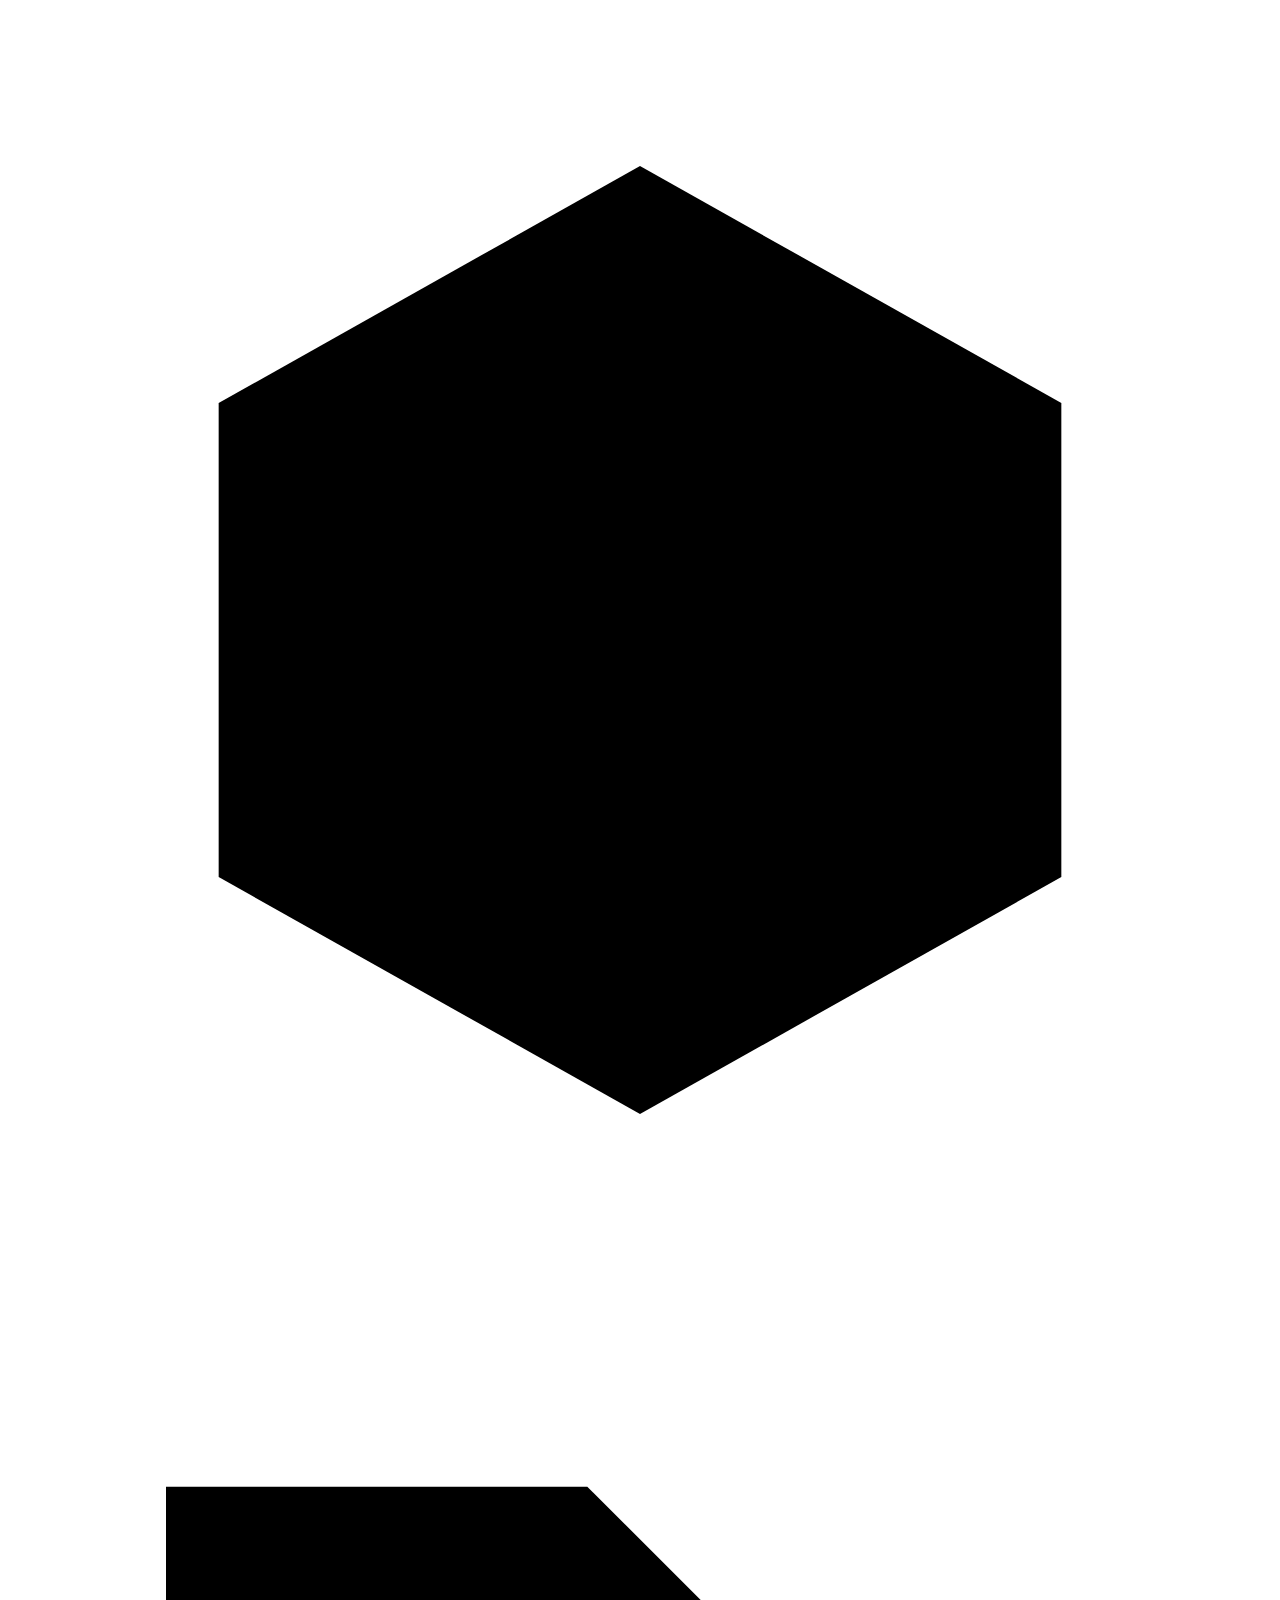
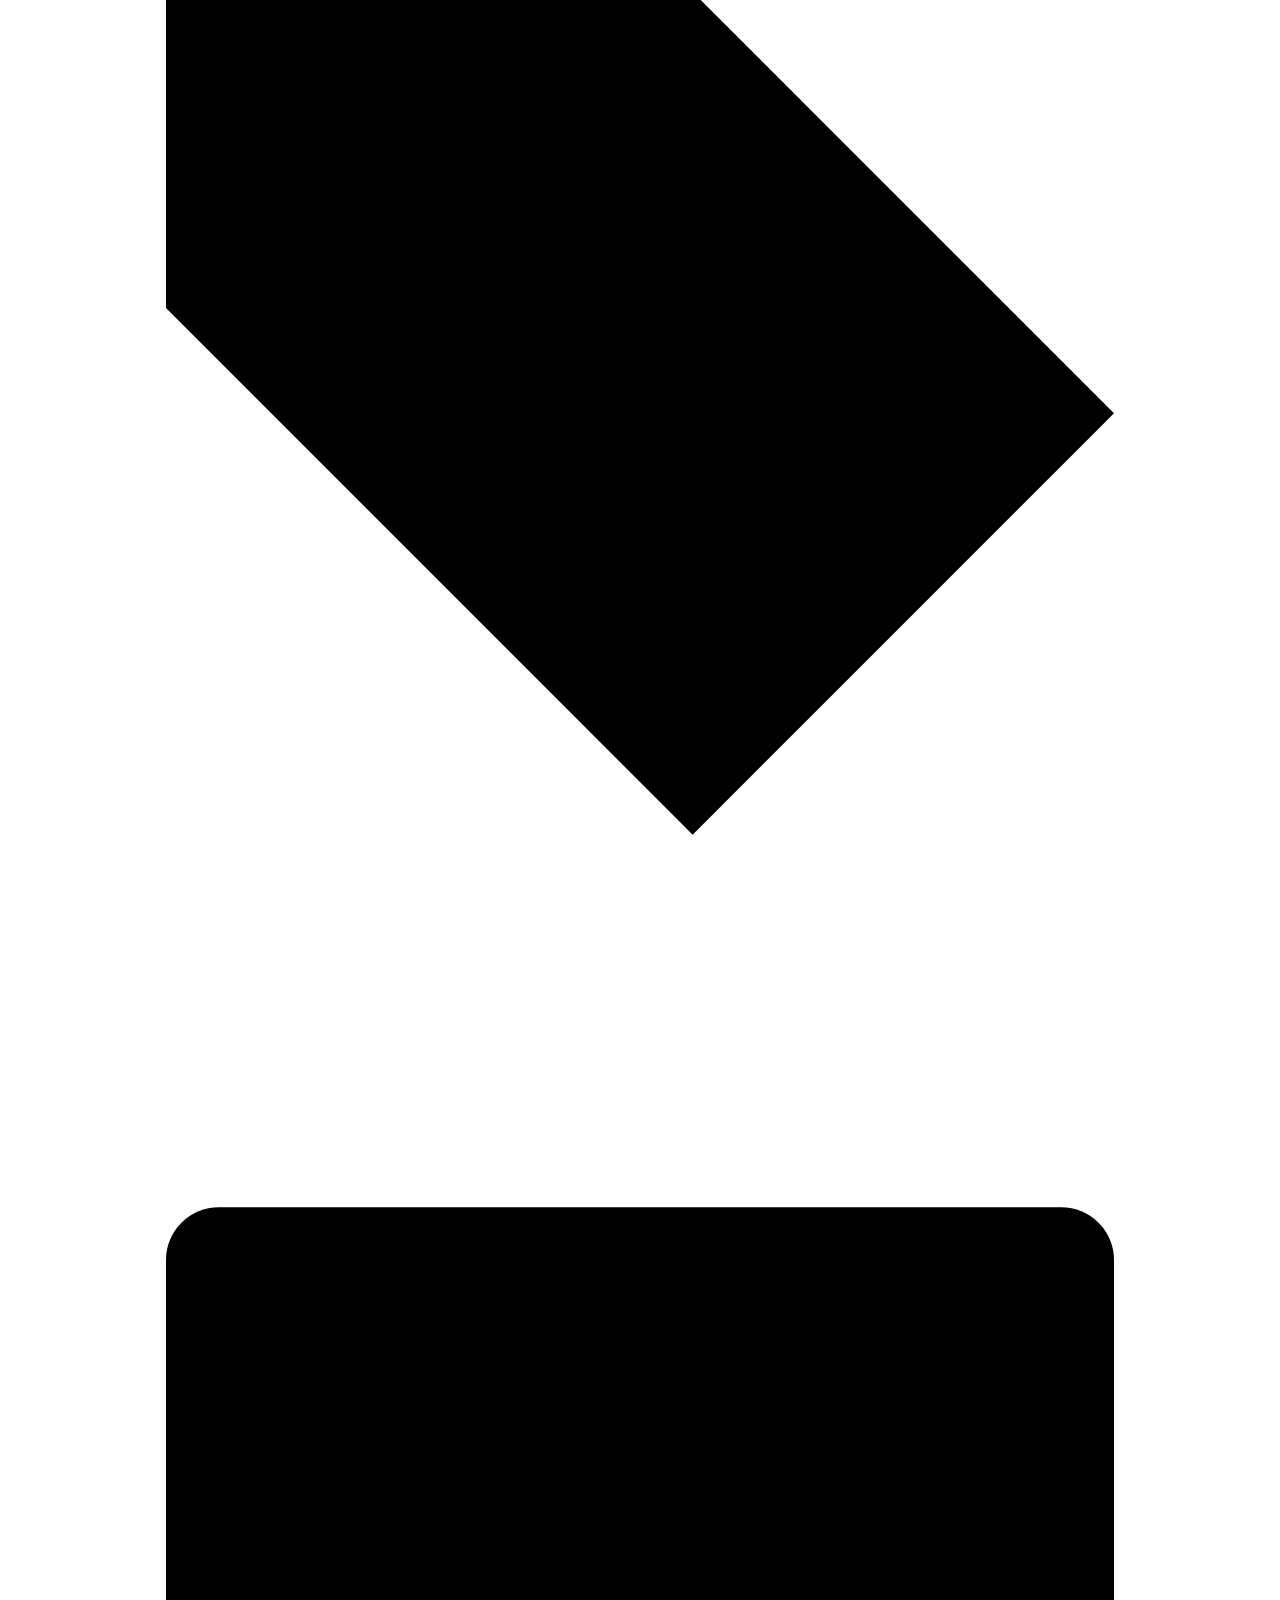
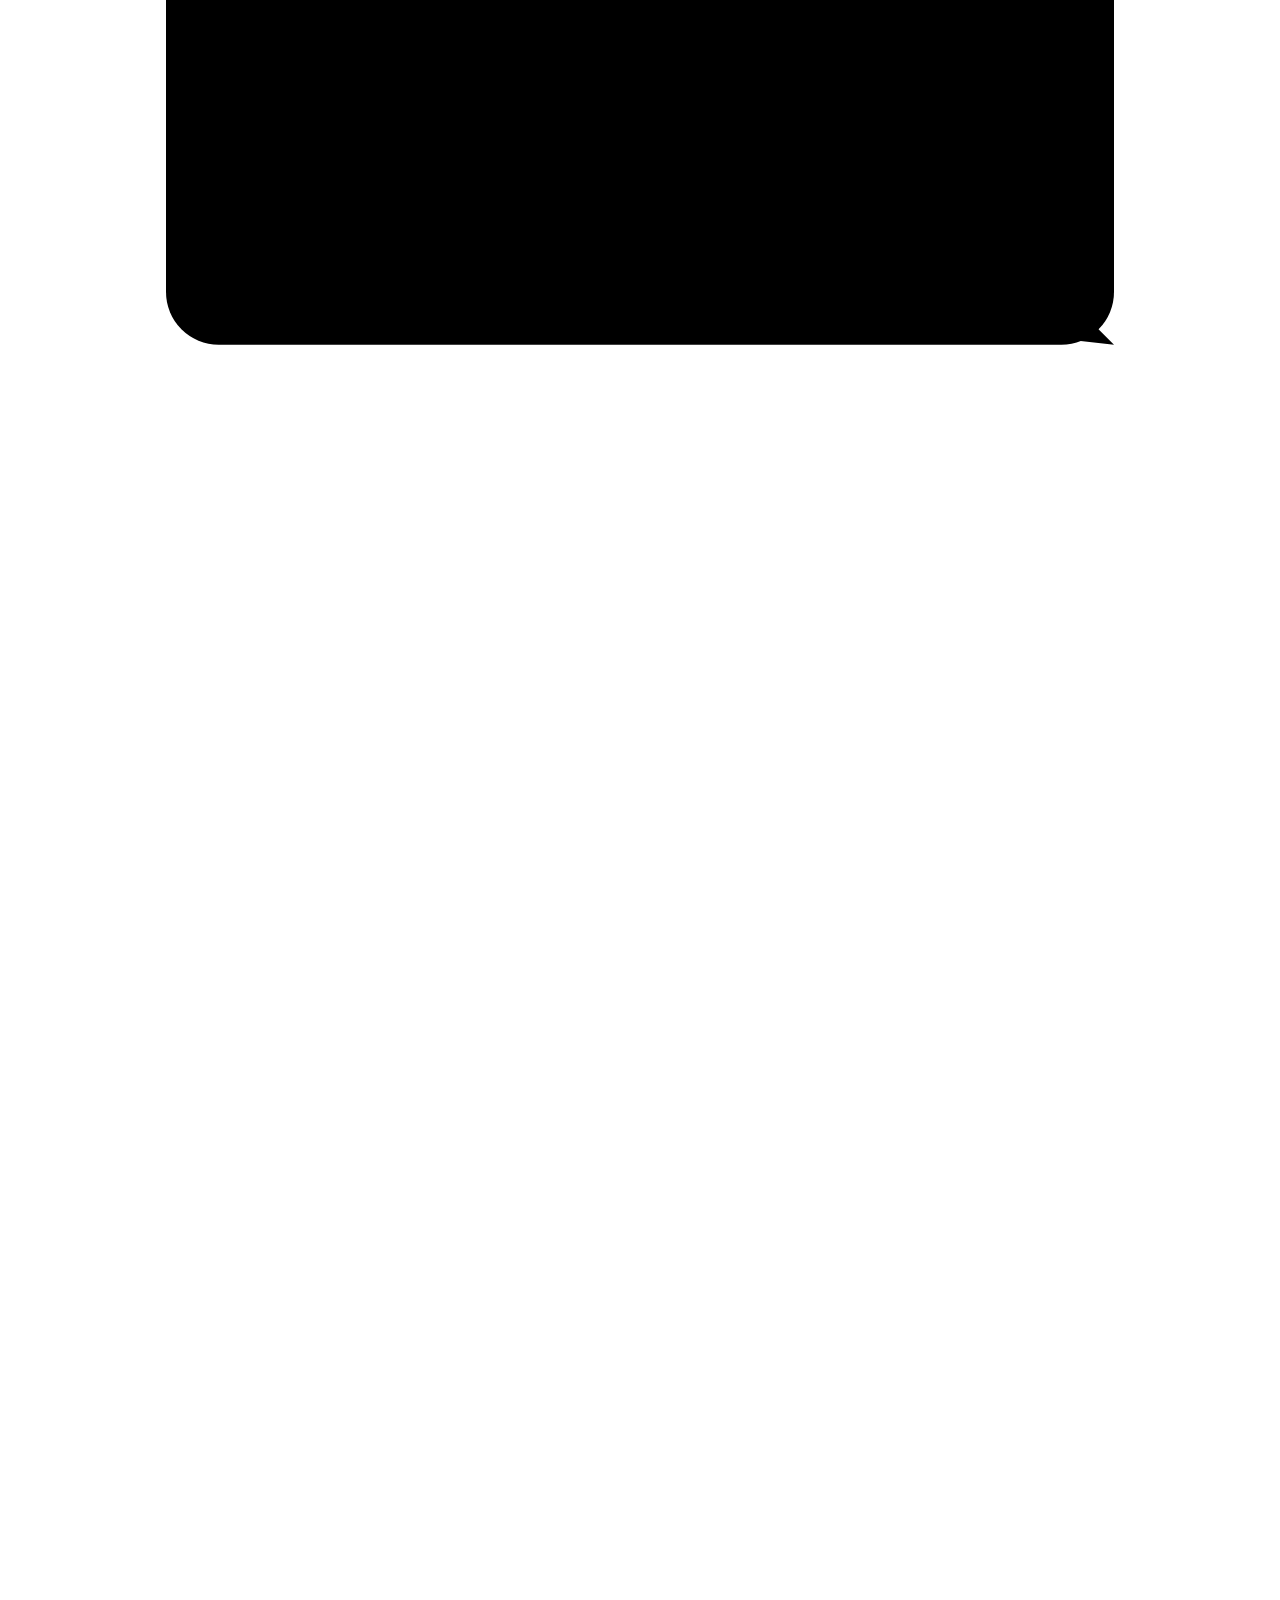
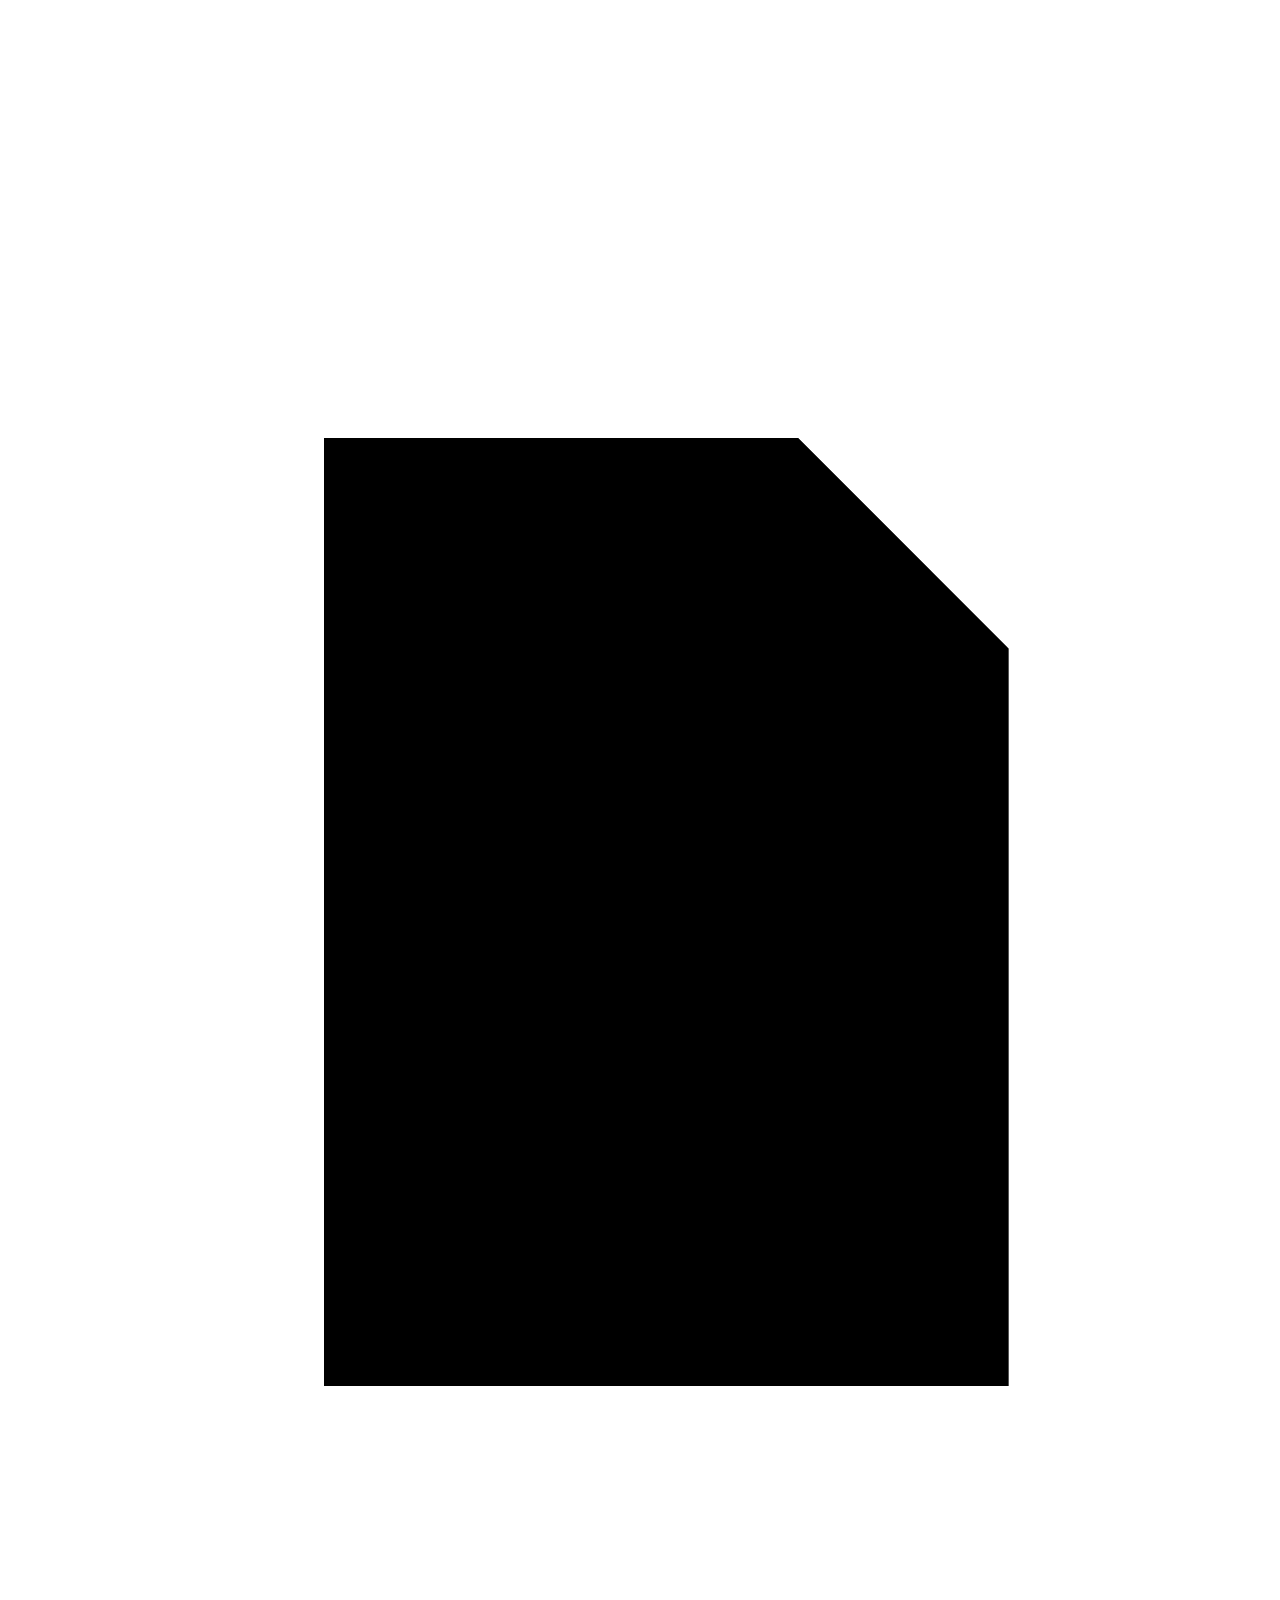
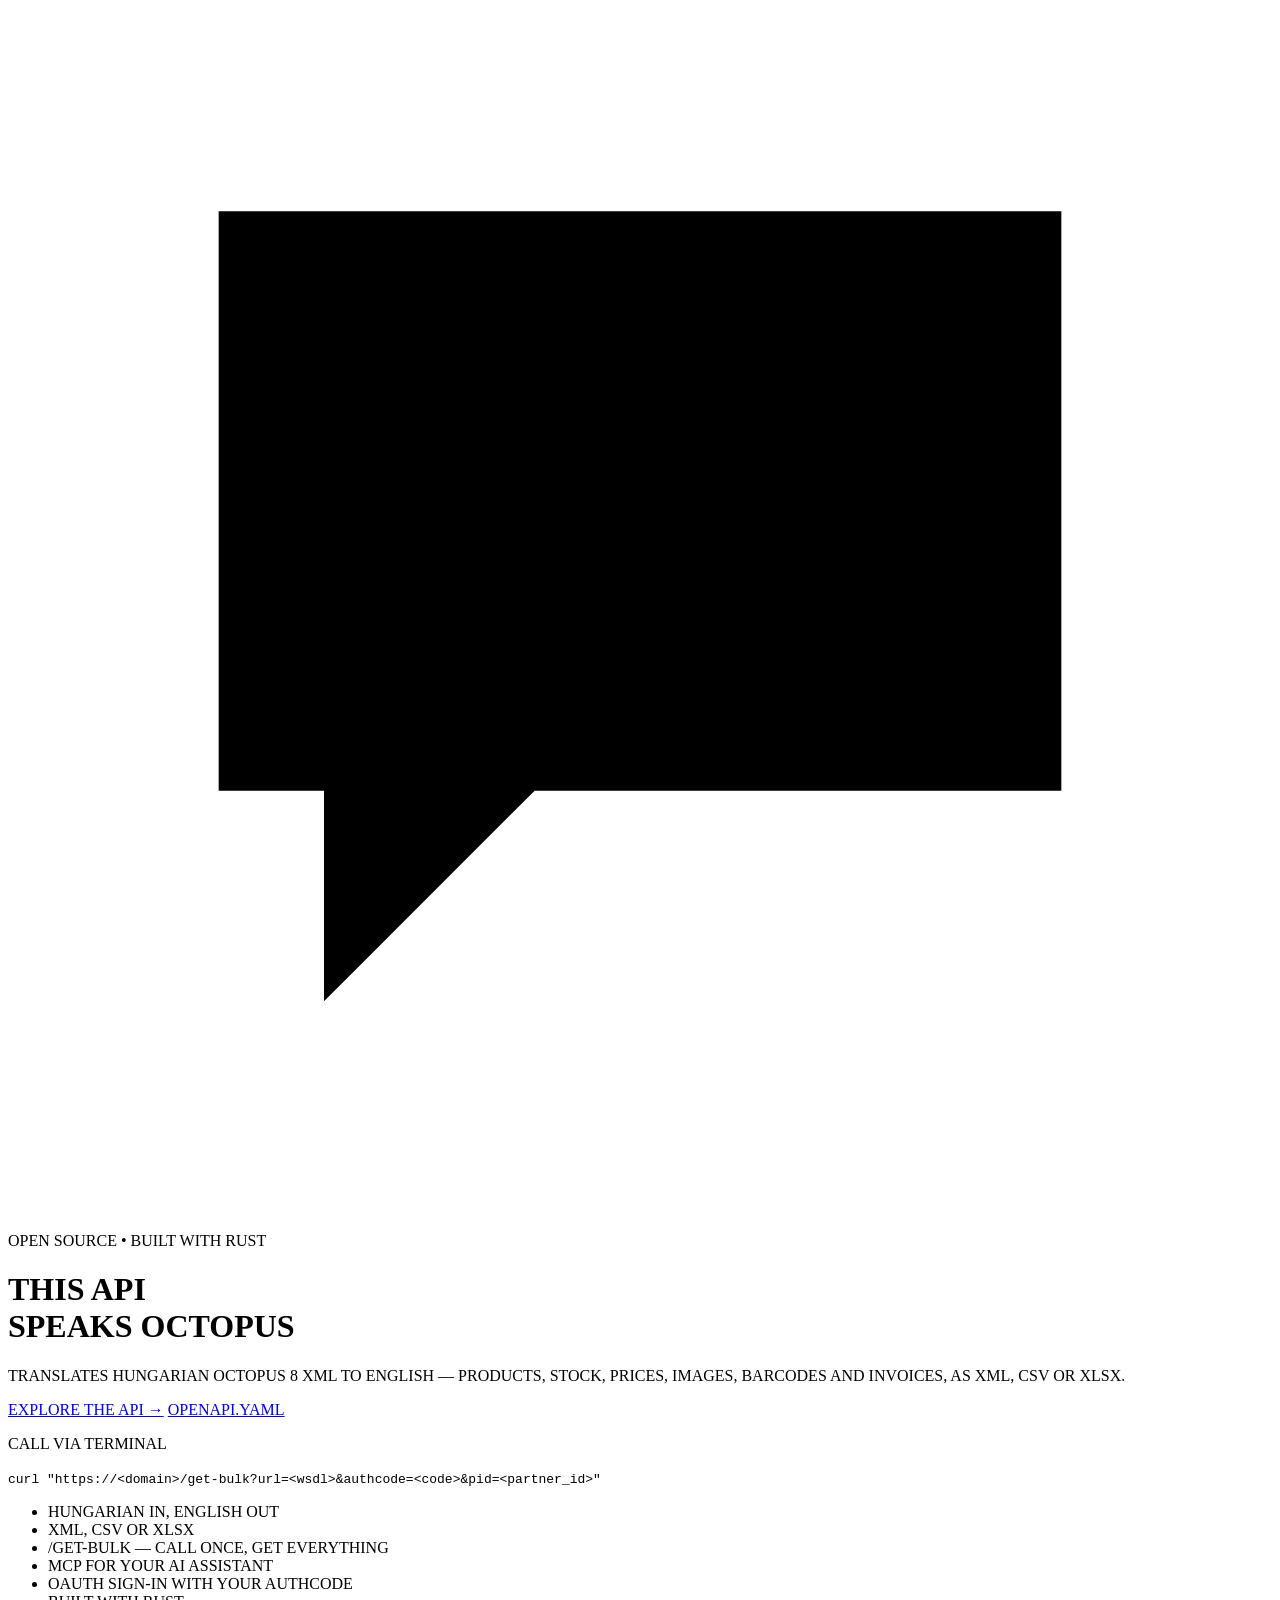
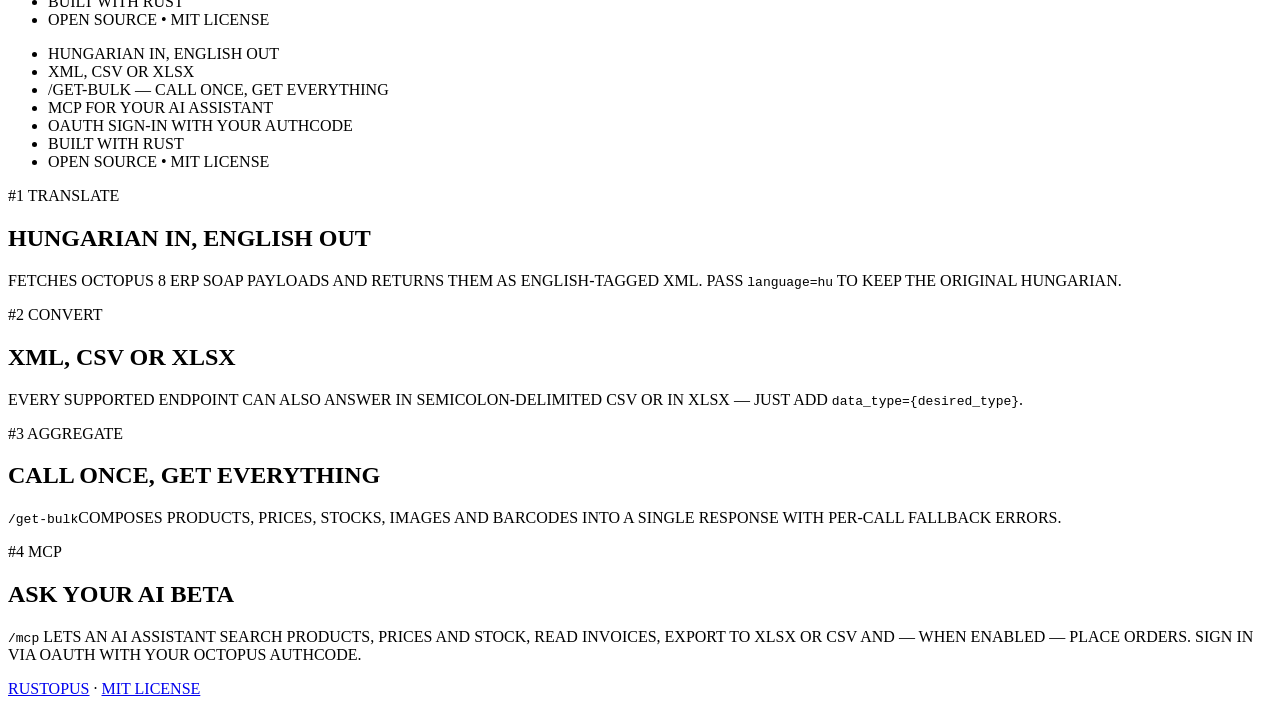
==== src/static/docs/index.html @ 02ba383a "Replace the landing hero with a floating-tile band The landing page's hero is now a rounded, lighter" ====
<!--
  RustOpus docs landing page — static, no Swagger here.
  Served at "/" (src/routes/index.rs) and at "/docs/", hence the absolute
  /docs/... asset paths. The interactive API reference lives at
  /docs/swagger.html and renders /docs/openapi.yaml; to add or change an
  endpoint, edit openapi.yaml only.
-->
<!DOCTYPE html>
<html lang="en">
  <head>
    <meta charset="UTF-8">
    <meta name="viewport" content="width=device-width, initial-scale=1">
    <title>RustOpus</title>
    <link rel="stylesheet" type="text/css" href="/docs/landing.css?v=6" />
    <link rel="icon" type="image/png" href="/docs/assets/octo.ico"/>
  </head>

  <body class="landing">
    <!-- hero band: floating endpoint tiles, the octopus rising out of a glow
         at the bottom, and a scrolling feature ticker. Pure CSS; the motion
         stops under prefers-reduced-motion. -->
    <header class="dive">
      <div class="dive-panel">
        <div class="dive-tiles" aria-hidden="true">
          <!-- product: a box -->
          <span class="dive-tile dive-tile--1">
            <svg viewBox="0 0 24 24"><path d="M12 3 20 7.5v9L12 21l-8-4.5v-9z"/><path d="M4 7.5 12 12l8-4.5M12 12v9"/></svg>
          </span>
          <!-- price: a tag -->
          <span class="dive-tile dive-tile--2">
            <svg viewBox="0 0 24 24"><path d="M3 12V4h8l10 10-8 8z"/><circle cx="7.5" cy="8.5" r="1.5"/></svg>
          </span>
          <!-- image: a picture frame -->
          <span class="dive-tile dive-tile--3">
            <svg viewBox="0 0 24 24"><rect x="3" y="5" width="18" height="14" rx="1"/><circle cx="9" cy="10" r="1.6"/><path d="m3 17 5-5 4 4 3-3 6 6"/></svg>
          </span>
          <!-- barcode -->
          <span class="dive-tile dive-tile--4">
            <svg viewBox="0 0 24 24"><path d="M4 5v14M7 5v14M10 5v14M14 5v14M16 5v14M20 5v14"/></svg>
          </span>
          <!-- invoice: a document -->
          <span class="dive-tile dive-tile--5">
            <svg viewBox="0 0 24 24"><path d="M6 3h9l4 4v14H6z"/><path d="M15 3v4h4M9 11h7M9 14h7M9 17h4"/></svg>
          </span>
          <!-- mcp: a speech bubble with a spark -->
          <span class="dive-tile dive-tile--6">
            <svg viewBox="0 0 24 24"><path d="M4 5h16v11H10l-4 4v-4H4z"/><path d="M12 7.5v6M9 10.5h6"/></svg>
          </span>
        </div>

        <div class="dive-copy">
          <p class="hero-kicker">OPEN SOURCE &bull; BUILT WITH RUST</p>
          <h1 class="dive-title">THIS API<br>SPEAKS OCTOPUS</h1>
          <p class="dive-sub">TRANSLATES HUNGARIAN OCTOPUS 8 XML TO ENGLISH &mdash; PRODUCTS, STOCK, PRICES, IMAGES, BARCODES AND INVOICES, AS XML, CSV OR XLSX.</p>
          <div class="cta-row dive-ctas">
            <a class="cta" href="/docs/swagger.html">EXPLORE THE API &rarr;</a>
            <a class="cta cta--ghost" href="/docs/openapi.yaml">OPENAPI.YAML</a>
          </div>
          <p class="terminal-label">CALL VIA TERMINAL</p>
          <div class="terminal">
            <!-- domain is filled in by landing.js from landing-config.js -->
            <code id="terminal-cmd">curl "https://&lt;domain&gt;/get-bulk?url=&lt;wsdl&gt;&amp;authcode=&lt;code&gt;&amp;pid=&lt;partner_id&gt;"</code>
          </div>
        </div>

        <div class="dive-glow" aria-hidden="true"></div>

        <!-- the list is written twice so the loop is seamless; the copy is hidden from screen readers -->
        <div class="dive-ticker">
          <div class="dive-ticker-track">
            <ul class="dive-ticker-list">
              <li>HUNGARIAN IN, ENGLISH OUT</li>
              <li>XML, CSV OR XLSX</li>
              <li>/GET-BULK &mdash; CALL ONCE, GET EVERYTHING</li>
              <li>MCP FOR YOUR AI ASSISTANT</li>
              <li>OAUTH SIGN-IN WITH YOUR AUTHCODE</li>
              <li>BUILT WITH RUST</li>
              <li>OPEN SOURCE &bull; MIT LICENSE</li>
            </ul>
            <ul class="dive-ticker-list" aria-hidden="true">
              <li>HUNGARIAN IN, ENGLISH OUT</li>
              <li>XML, CSV OR XLSX</li>
              <li>/GET-BULK &mdash; CALL ONCE, GET EVERYTHING</li>
              <li>MCP FOR YOUR AI ASSISTANT</li>
              <li>OAUTH SIGN-IN WITH YOUR AUTHCODE</li>
              <li>BUILT WITH RUST</li>
              <li>OPEN SOURCE &bull; MIT LICENSE</li>
            </ul>
          </div>
        </div>
      </div>
    </header>

    <main class="features">
      <section class="feature feature--tentacles">
        <p class="feature-no">#1 TRANSLATE</p>
        <h2>HUNGARIAN IN, ENGLISH OUT</h2>
        <p>FETCHES OCTOPUS 8 ERP SOAP PAYLOADS AND RETURNS THEM AS ENGLISH-TAGGED XML. PASS <code>language=hu</code> TO KEEP THE ORIGINAL HUNGARIAN.</p>
      </section>

      <section class="feature feature--octopus">
        <p class="feature-no">#2 CONVERT</p>
        <h2>XML, CSV OR XLSX</h2>
        <p>EVERY SUPPORTED ENDPOINT CAN ALSO ANSWER IN SEMICOLON-DELIMITED CSV OR IN XLSX &mdash; JUST ADD <code>data_type={desired_type}</code>.</p>
      </section>

      <section class="feature feature--sea">
        <p class="feature-no">#3 AGGREGATE</p>
        <h2>CALL ONCE, GET EVERYTHING</h2>
        <p><code>/get-bulk</code>COMPOSES PRODUCTS, PRICES, STOCKS, IMAGES AND BARCODES INTO A SINGLE RESPONSE WITH PER-CALL FALLBACK ERRORS.</p>
      </section>

      <section class="feature feature--mcp">
        <p class="feature-no">#4 MCP</p>
        <h2>ASK YOUR AI <span class="beta-tag">BETA</span></h2>
        <p><code>/mcp</code> LETS AN AI ASSISTANT SEARCH PRODUCTS, PRICES AND STOCK, READ INVOICES, EXPORT TO XLSX OR CSV AND &mdash; WHEN ENABLED &mdash; PLACE ORDERS. SIGN IN VIA OAUTH WITH YOUR OCTOPUS AUTHCODE.</p>
      </section>
    </main>
<!--
    <section class="endpoints">
      <p class="terminal-label">ENDPOINTS</p>
      <p class="endpoint-strip">
        <a href="/docs/swagger.html#/Bulk/get_get_bulk">/get-bulk</a> &middot;
        <a href="/docs/swagger.html#/Products/get_get_product">/get-product</a> &middot;
        <a href="/docs/swagger.html#/Stocks/get_get_stock">/get-stock</a> &middot;
        <a href="/docs/swagger.html#/Prices/get_get_price">/get-price</a> &middot;
        <a href="/docs/swagger.html#/Images/get_get_image">/get-image</a> &middot;
        <a href="/docs/swagger.html#/Barcodes/get_get_barcode">/get-barcode</a> &middot;
        <a href="/docs/swagger.html#/Invoices/get_get_invoice">/get-invoice</a> &middot;
        <a href="/docs/swagger.html#/Mat/get_get_mat">/get-mat</a> &middot;
        <a href="/docs/swagger.html#/Orders/post_post_order">/post-order</a>
      </p>
    </section>
-->
    <footer class="colophon">
      <a href="https://github.com/notvillers/rustopus" target="_blank">RUSTOPUS</a> &middot; <a href="/LICENSE" target="_blank">MIT LICENSE</a>
    </footer>

    <script src="/docs/landing-config.js" charset="UTF-8"> </script>
    <script src="/docs/landing.js" charset="UTF-8"> </script>
  </body>
</html>
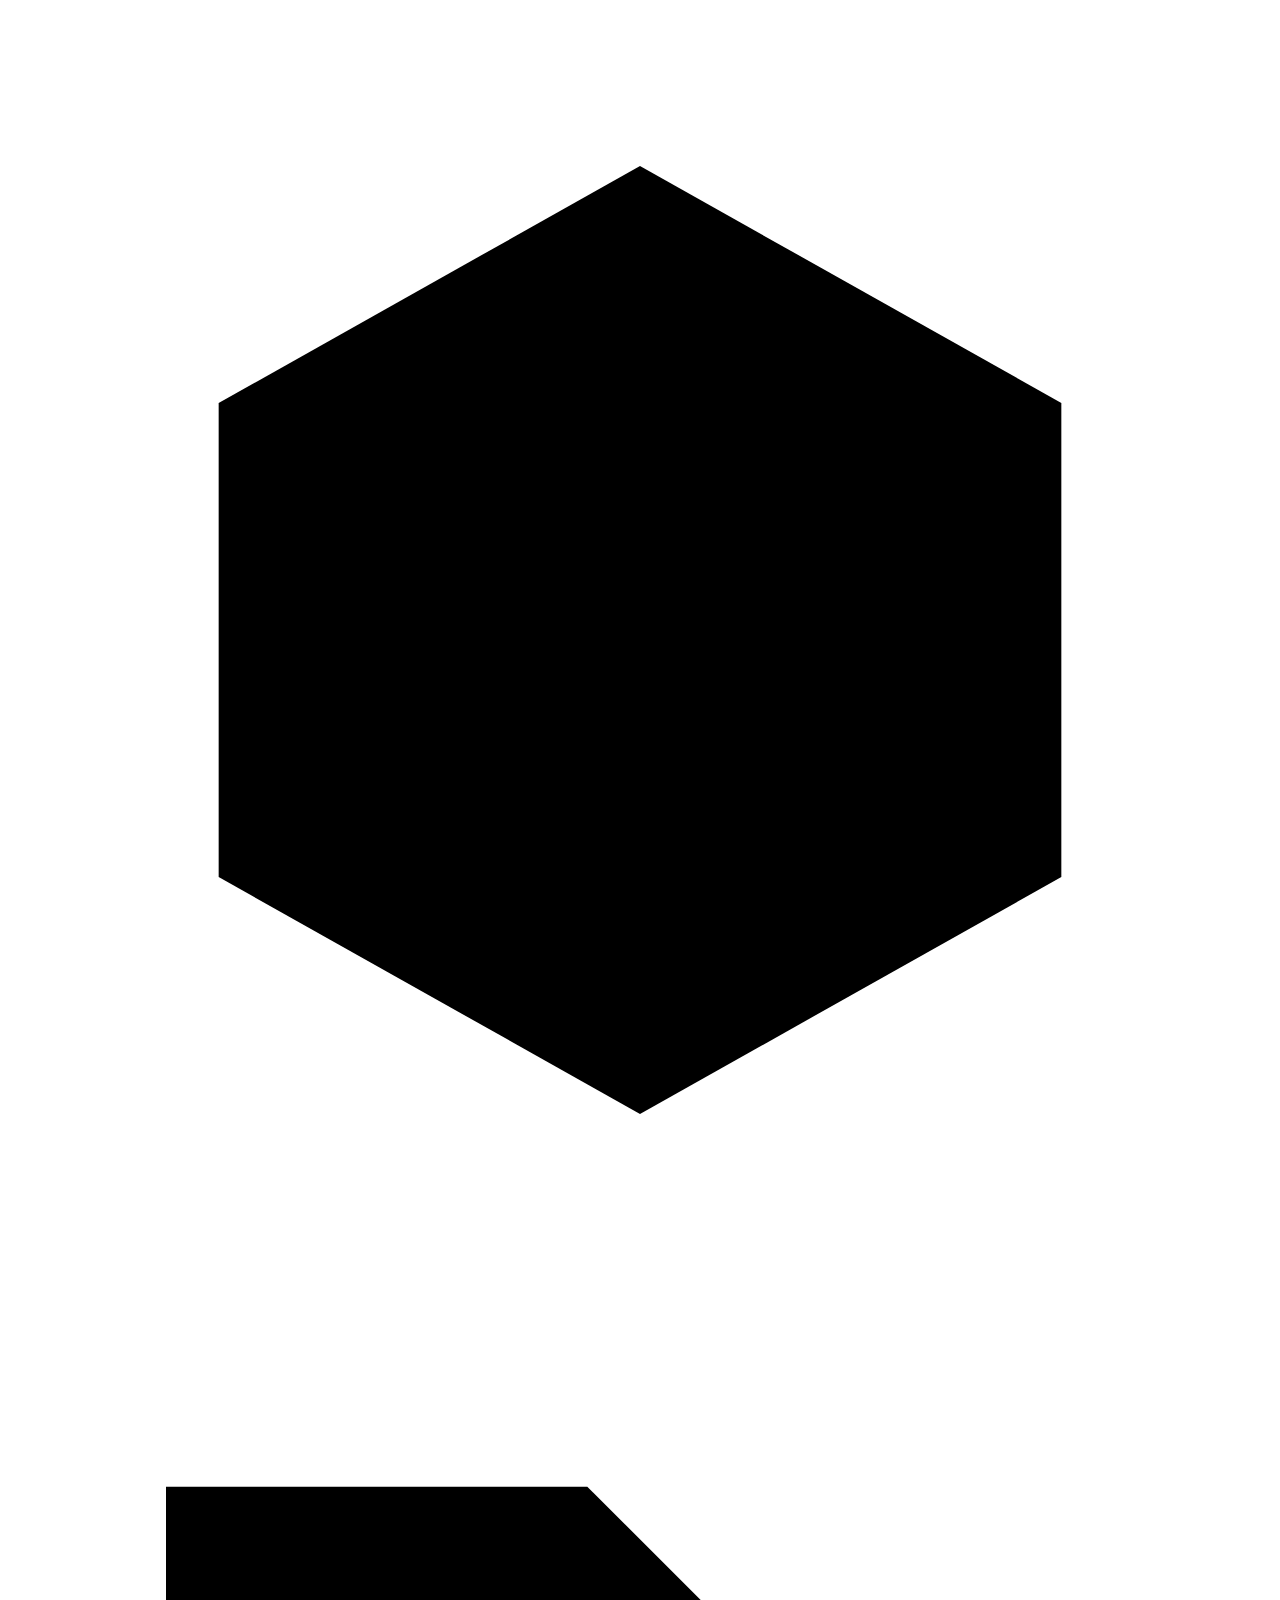
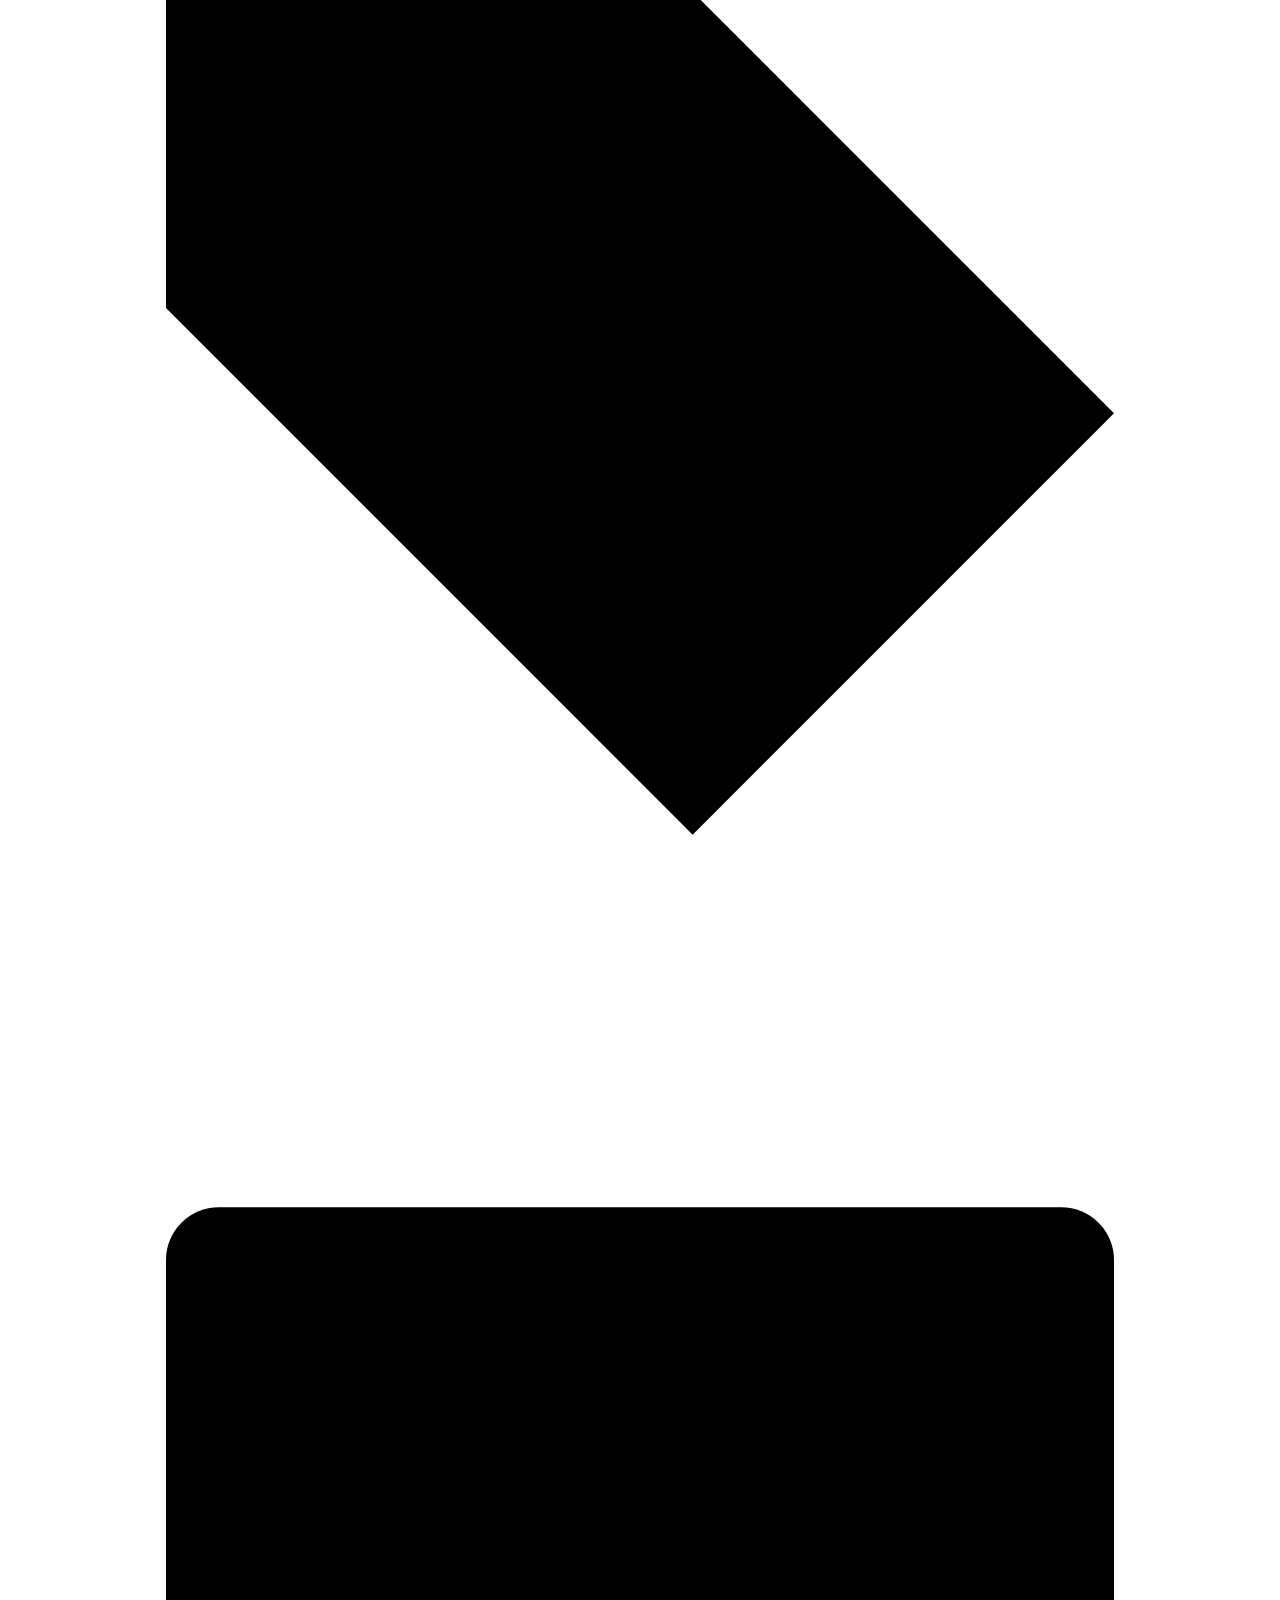
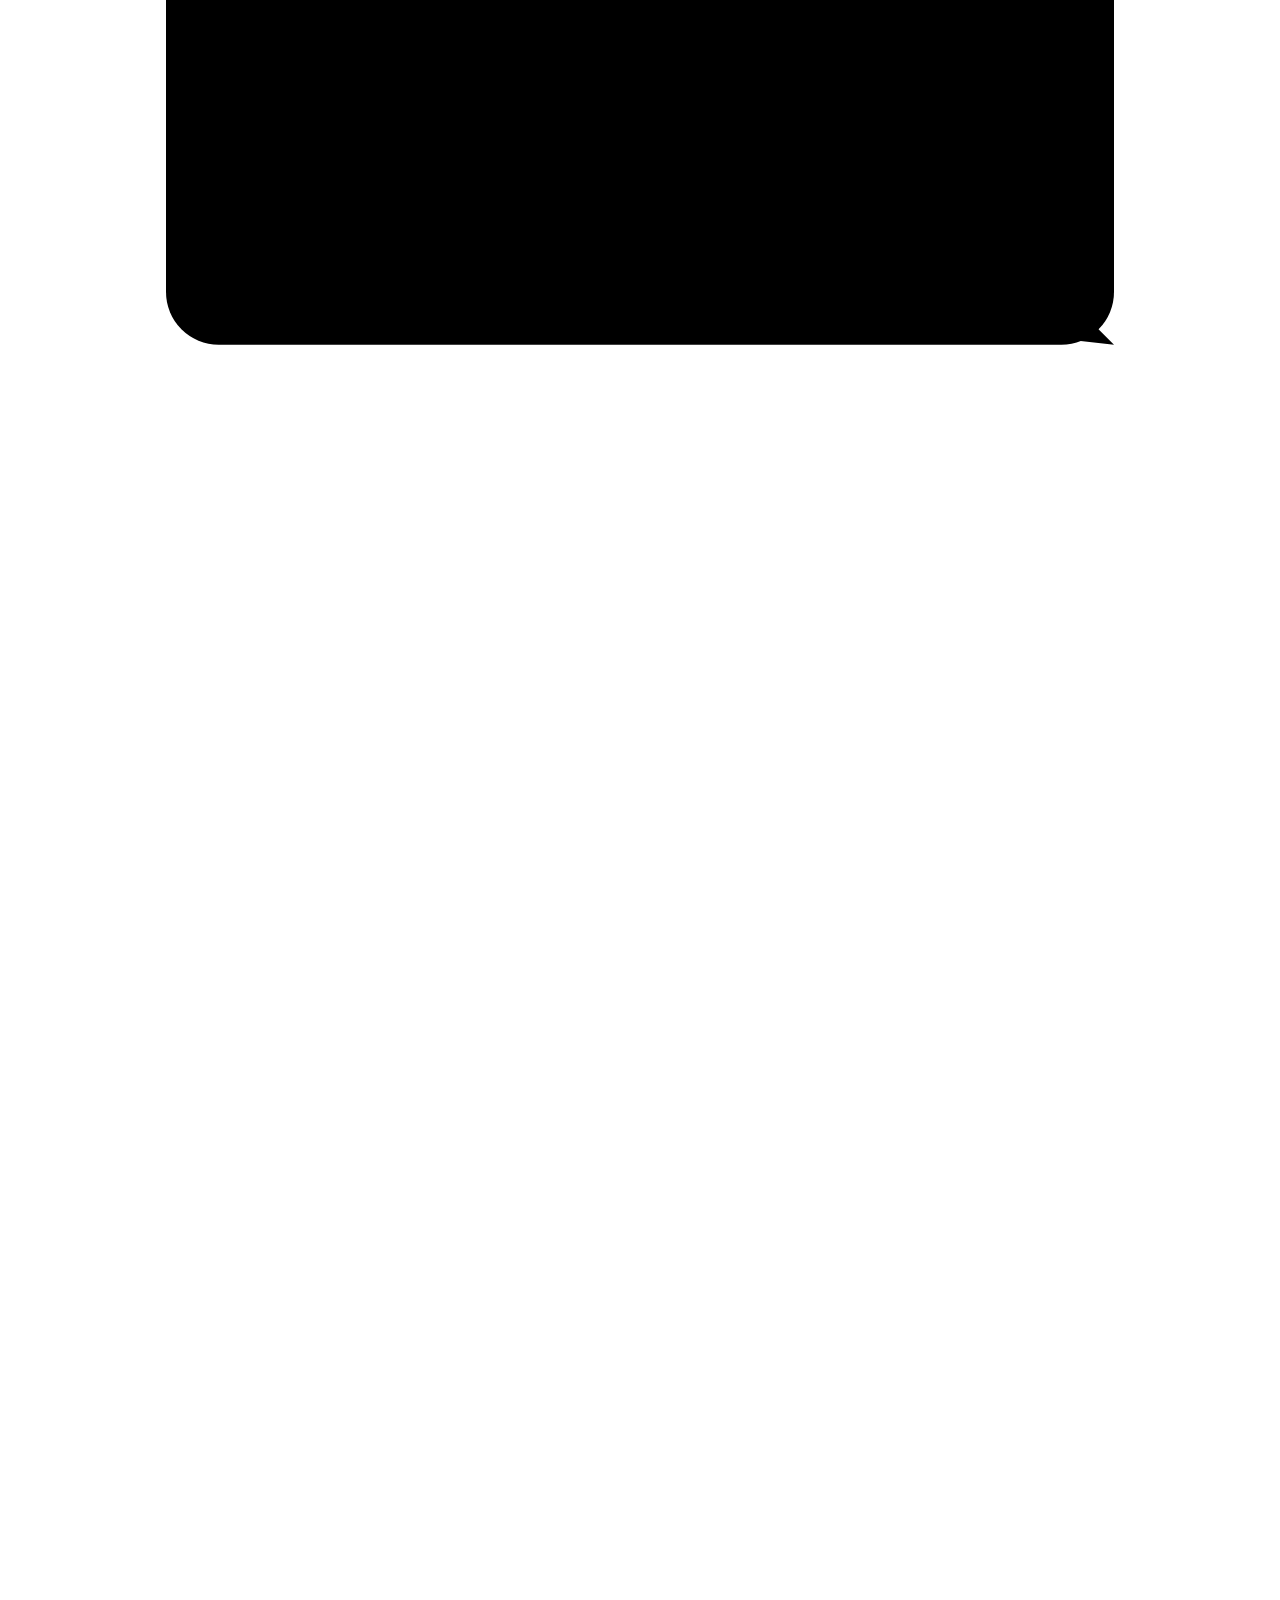
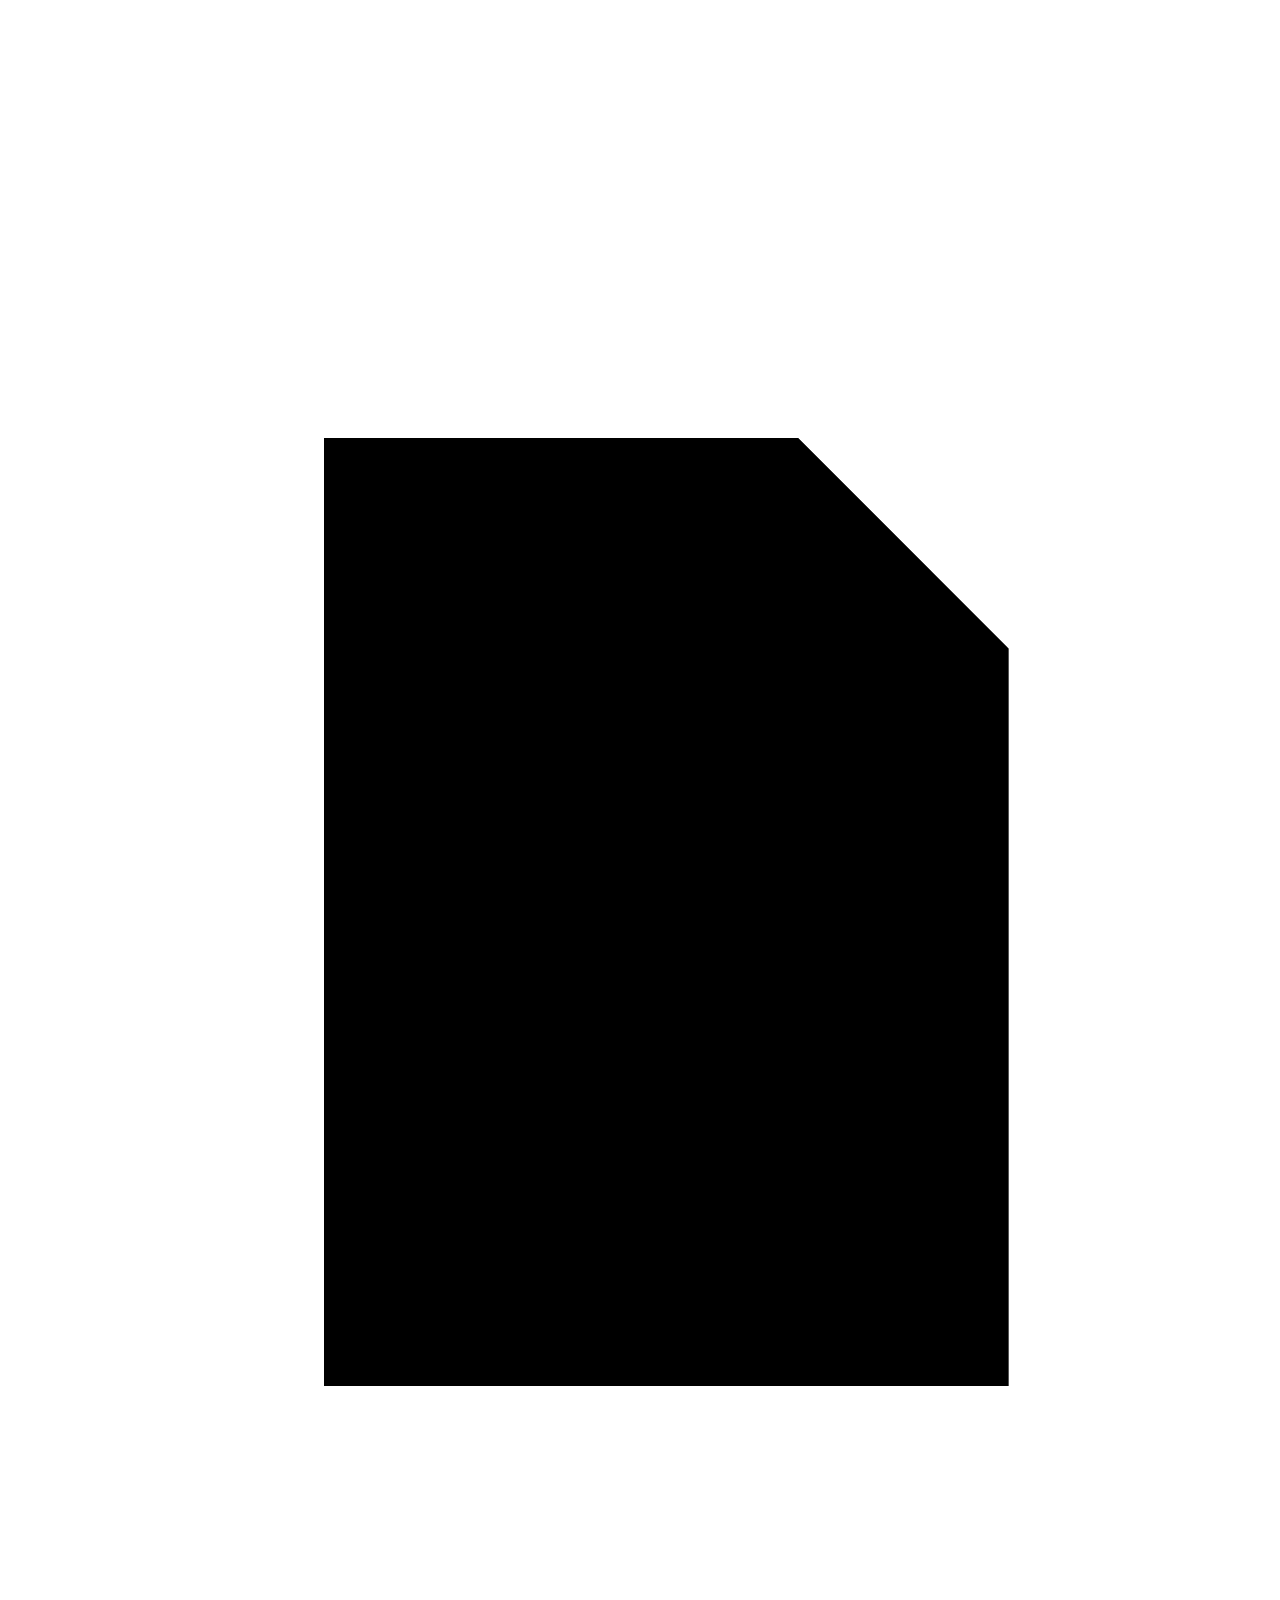
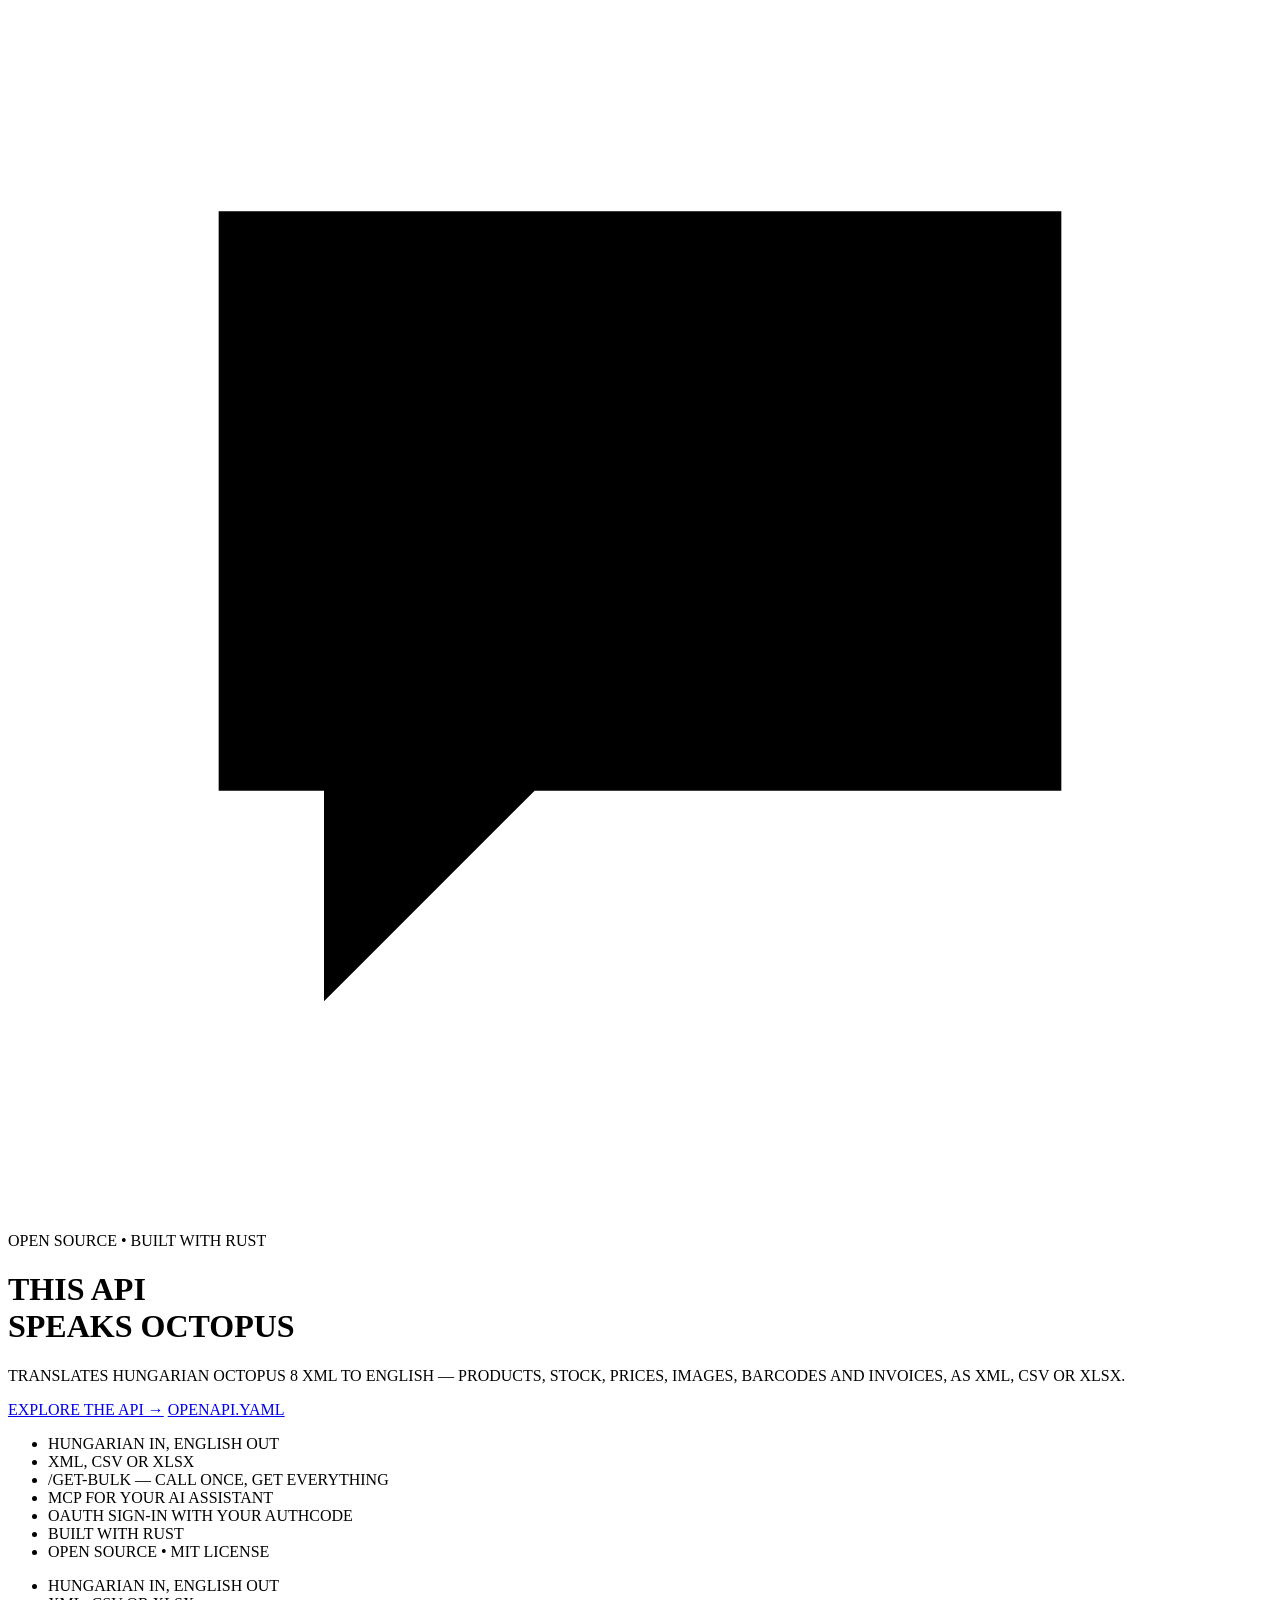
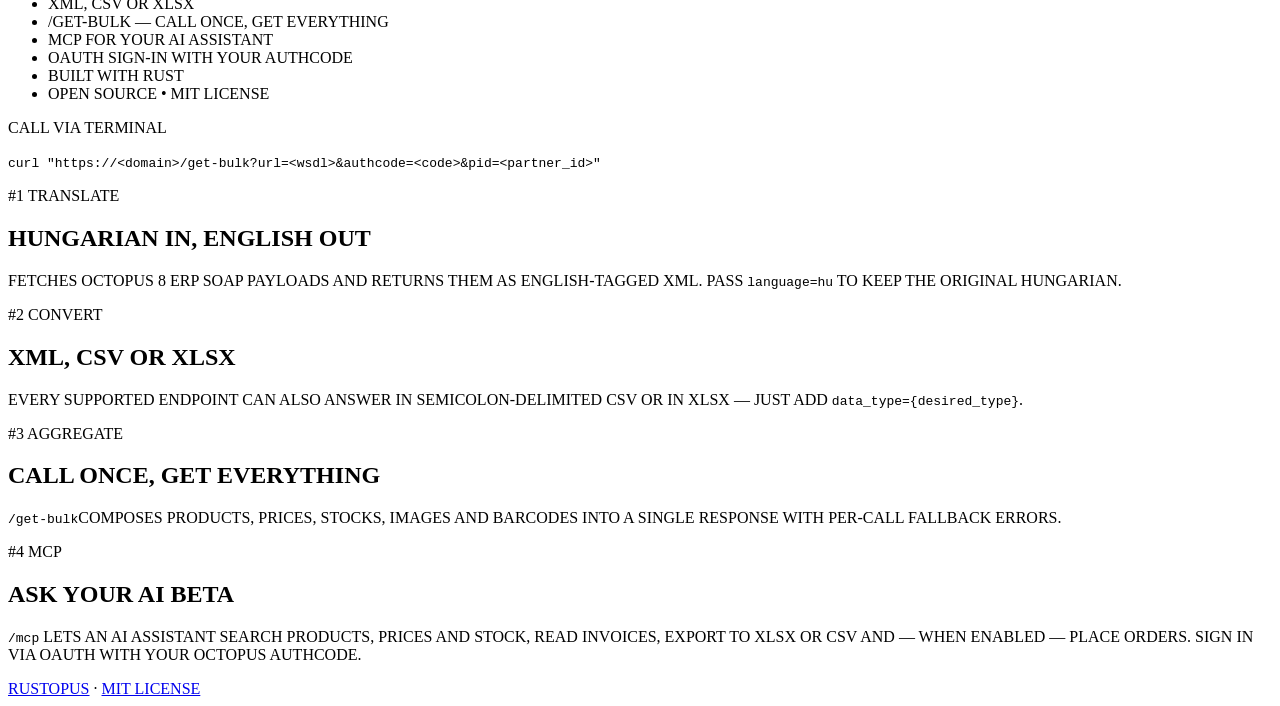
==== commit 4f65e91a: "Move the command below the band and set a theme-color The command block leaves the hero entirely: it" ====
--- a/src/static/docs/index.html
+++ b/src/static/docs/index.html
@@ -10,8 +10,11 @@
   <head>
     <meta charset="UTF-8">
     <meta name="viewport" content="width=device-width, initial-scale=1">
+    <!-- Safari tints the status bar and its toolbars from this, which is the
+         only documented way to stop the strip above the band reading as a seam -->
+    <meta name="theme-color" content="#1f55ff">
     <title>RustOpus</title>
-    <link rel="stylesheet" type="text/css" href="/docs/landing.css?v=6" />
+    <link rel="stylesheet" type="text/css" href="/docs/landing.css?v=12" />
     <link rel="icon" type="image/png" href="/docs/assets/octo.ico"/>
   </head>
 
@@ -56,11 +59,6 @@
             <a class="cta" href="/docs/swagger.html">EXPLORE THE API &rarr;</a>
             <a class="cta cta--ghost" href="/docs/openapi.yaml">OPENAPI.YAML</a>
           </div>
-          <p class="terminal-label">CALL VIA TERMINAL</p>
-          <div class="terminal">
-            <!-- domain is filled in by landing.js from landing-config.js -->
-            <code id="terminal-cmd">curl "https://&lt;domain&gt;/get-bulk?url=&lt;wsdl&gt;&amp;authcode=&lt;code&gt;&amp;pid=&lt;partner_id&gt;"</code>
-          </div>
         </div>
 
         <div class="dive-glow" aria-hidden="true"></div>
@@ -90,6 +88,16 @@
         </div>
       </div>
     </header>
+
+    <!-- outside the band entirely, below the ticker: the hero is the pitch and
+         the artwork, the command is the first thing after it -->
+    <div class="dive-terminal">
+      <p class="terminal-label">CALL VIA TERMINAL</p>
+      <div class="terminal">
+        <!-- domain is filled in by landing.js from landing-config.js -->
+        <code id="terminal-cmd">curl "https://&lt;domain&gt;/get-bulk?url=&lt;wsdl&gt;&amp;authcode=&lt;code&gt;&amp;pid=&lt;partner_id&gt;"</code>
+      </div>
+    </div>
 
     <main class="features">
       <section class="feature feature--tentacles">
